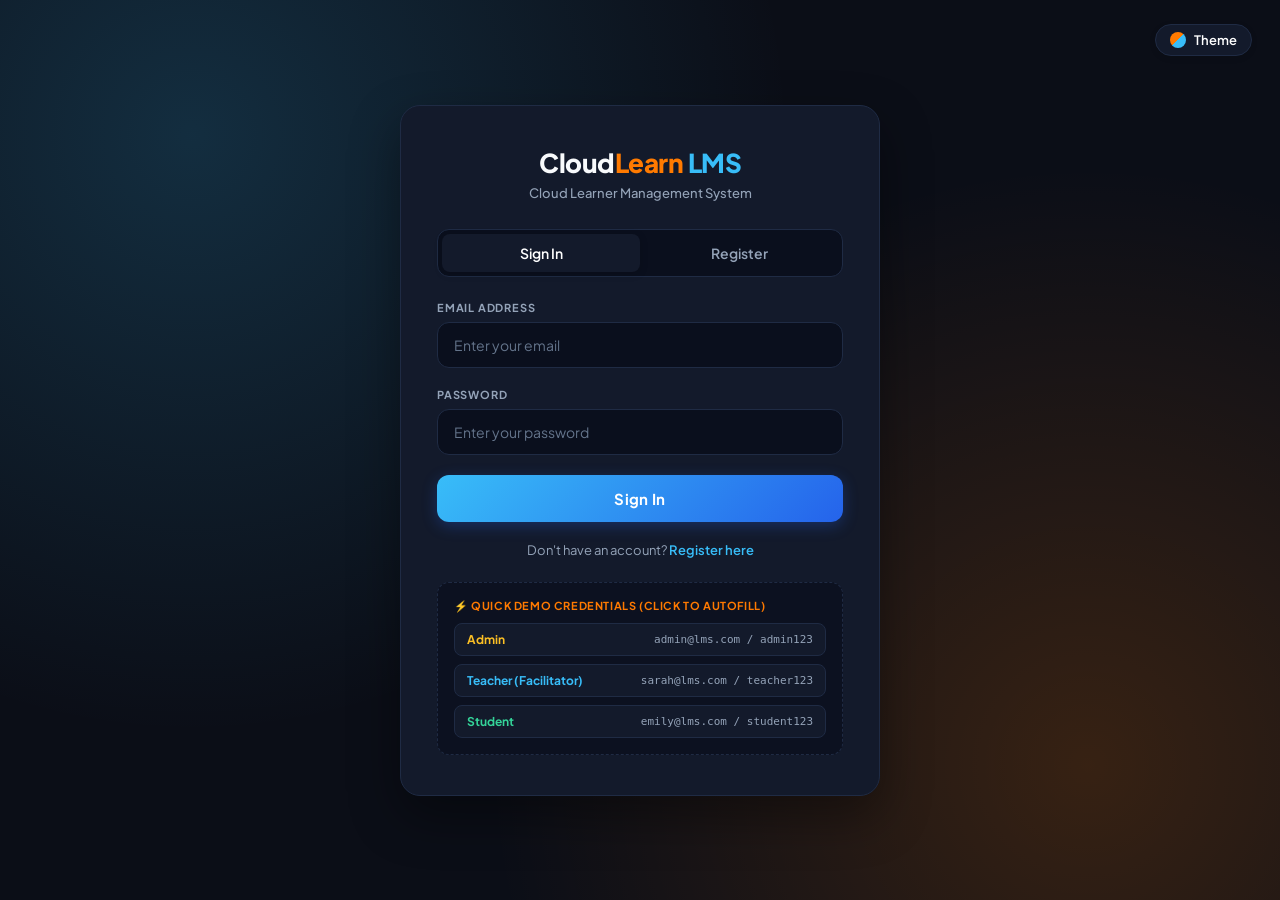
==== index.html @ 337aa4cb "Update project" ====
<!DOCTYPE html>
<html lang="en">
<head>
  <meta charset="UTF-8">
  <meta name="viewport" content="width=device-width, initial-scale=1.0">
  <title>CloudLearn LMS - Cloud Learner Management System</title>
  <link rel="stylesheet" href="css/style.css">
  <link rel="preconnect" href="https://fonts.googleapis.com">
  <link rel="preconnect" href="https://fonts.gstatic.com" crossorigin>
  <link href="https://fonts.googleapis.com/css2?family=Plus+Jakarta+Sans:wght@400;500;600;700;800&display=swap" rel="stylesheet">
</head>
<body data-theme="dark">

  <div class="auth-page">
    <!-- Top Right Theme Toggle -->
    <div class="auth-theme-toggle">
      <button class="theme-pill-btn" id="themeToggleBtn" type="button">
        <span class="theme-indicator-icon"></span>
        <span>Theme</span>
      </button>
    </div>

    <div class="auth-card">
      <div class="auth-header">
        <div class="brand-logo">
          <span>Cloud<span class="orange">Learn</span> <span class="blue">LMS</span></span>
        </div>
        <p class="brand-subtitle" id="authSubtitle">Cloud Learner Management System</p>
      </div>

      <!-- Auth Mode Switcher -->
      <div class="auth-tabs">
        <button class="auth-tab-btn active" id="tabSignIn" type="button">Sign In</button>
        <button class="auth-tab-btn" id="tabRegister" type="button">Register</button>
      </div>

      <!-- Sign In Form (Wireframe Image 4) -->
      <form id="signInForm">
        <div class="form-group">
          <label class="form-label" for="loginEmail">Email Address</label>
          <input type="email" id="loginEmail" class="form-input" placeholder="Enter your email" required autocomplete="email">
        </div>

        <div class="form-group">
          <label class="form-label" for="loginPassword">Password</label>
          <input type="password" id="loginPassword" class="form-input" placeholder="Enter your password" required autocomplete="current-password">
        </div>

        <button type="submit" class="btn-primary" id="btnSignIn">
          <span>Sign In</span>
        </button>

        <div class="auth-footer">
          Don't have an account? <a id="linkGoRegister">Register here</a>
        </div>

        <!-- Demo Credentials Helper Box -->
        <div class="demo-box">
          <h4>⚡ Quick Demo Credentials (Click to Autofill)</h4>
          <div class="demo-chips">
            <div class="demo-chip" onclick="quickFill('admin@lms.com', 'admin123')">
              <span class="demo-role" style="color: var(--badge-admin);">Admin</span>
              <span class="demo-creds">admin@lms.com / admin123</span>
            </div>
            <div class="demo-chip" onclick="quickFill('sarah@lms.com', 'teacher123')">
              <span class="demo-role" style="color: var(--blue-light);">Teacher (Facilitator)</span>
              <span class="demo-creds">sarah@lms.com / teacher123</span>
            </div>
            <div class="demo-chip" onclick="quickFill('emily@lms.com', 'student123')">
              <span class="demo-role" style="color: var(--badge-student);">Student</span>
              <span class="demo-creds">emily@lms.com / student123</span>
            </div>
          </div>
        </div>
      </form>

      <!-- Register Form (Wireframe Image 5) -->
      <form id="registerForm" style="display: none;">
        <div class="form-group">
          <label class="form-label" for="regName">Full Name</label>
          <input type="text" id="regName" class="form-input" placeholder="Enter your full name" required>
        </div>

        <div class="form-group">
          <label class="form-label" for="regEmail">Email Address</label>
          <input type="email" id="regEmail" class="form-input" placeholder="Enter your email" required>
        </div>

        <div class="form-group">
          <label class="form-label" for="regPassword">Password</label>
          <input type="password" id="regPassword" class="form-input" placeholder="Create a password" required autocomplete="new-password">
        </div>

        <div class="form-group">
          <label class="form-label" for="regConfirmPassword">Confirm Password</label>
          <input type="password" id="regConfirmPassword" class="form-input" placeholder="Confirm your password" required autocomplete="new-password">
        </div>

        <div class="form-group">
          <label class="form-label" for="regRole">Role</label>
          <select id="regRole" class="form-select" required>
            <option value="student">Student (Cloud Learner)</option>
            <option value="teacher">Facilitator (Teacher)</option>
          </select>
        </div>

        <button type="submit" class="btn-primary" id="btnRegister">
          <span>Create Account</span>
        </button>

        <div class="auth-footer">
          Already have an account? <a id="linkGoSignIn">Sign in</a>
        </div>
      </form>
    </div>
  </div>

  <script src="javascript/store.js"></script>
  <script src="javascript/app.js"></script>
  <script>
    // Quick credential filler
    function quickFill(email, pwd) {
      document.getElementById('loginEmail').value = email;
      document.getElementById('loginPassword').value = pwd;
      showToast('Credentials filled for ' + email, 'info');
    }

    // Tab toggle logic
    const tabSignIn = document.getElementById('tabSignIn');
    const tabRegister = document.getElementById('tabRegister');
    const signInForm = document.getElementById('signInForm');
    const registerForm = document.getElementById('registerForm');
    const linkGoRegister = document.getElementById('linkGoRegister');
    const linkGoSignIn = document.getElementById('linkGoSignIn');
    const authSubtitle = document.getElementById('authSubtitle');

    function setMode(mode) {
      if (mode === 'register') {
        tabSignIn.classList.remove('active');
        tabRegister.classList.add('active');
        signInForm.style.display = 'none';
        registerForm.style.display = 'block';
        authSubtitle.textContent = 'Create your cloud learner account';
      } else {
        tabRegister.classList.remove('active');
        tabSignIn.classList.add('active');
        registerForm.style.display = 'none';
        signInForm.style.display = 'block';
        authSubtitle.textContent = 'Cloud Learner Management System';
      }
    }

    tabSignIn.addEventListener('click', () => setMode('signin'));
    tabRegister.addEventListener('click', () => setMode('register'));
    linkGoRegister.addEventListener('click', () => setMode('register'));
    linkGoSignIn.addEventListener('click', () => setMode('signin'));

    // Handle Login
    signInForm.addEventListener('submit', (e) => {
      e.preventDefault();
      const email = document.getElementById('loginEmail').value.trim();
      const password = document.getElementById('loginPassword').value;

      const user = CloudStore.getUserByEmail(email);
      if (!user) {
        showToast('No user account found with that email address.', 'error');
        return;
      }

      if (user.password !== password) {
        showToast('Invalid password. Please verify your credentials.', 'error');
        return;
      }

      // Save session
      CloudStore.setCurrentUser(user);
      showToast(`Welcome back, ${user.name}! Redirecting...`, 'success');

      setTimeout(() => {
        if (user.role === 'admin') {
          window.location.href = 'pages/admin.html';
        } else if (user.role === 'teacher') {
          window.location.href = 'pages/facilitator.html';
        } else {
          window.location.href = 'pages/student.html';
        }
      }, 700);
    });

    // Handle Registration
    registerForm.addEventListener('submit', (e) => {
      e.preventDefault();
      const name = document.getElementById('regName').value.trim();
      const email = document.getElementById('regEmail').value.trim();
      const password = document.getElementById('regPassword').value;
      const confirmPassword = document.getElementById('regConfirmPassword').value;
      const role = document.getElementById('regRole').value;

      if (password !== confirmPassword) {
        showToast('Passwords do not match.', 'error');
        return;
      }

      if (CloudStore.getUserByEmail(email)) {
        showToast('An account with this email already exists.', 'error');
        return;
      }

      const newUser = CloudStore.addUser({
        name: name,
        email: email,
        password: password,
        role: role,
        cloudTrack: role === 'student' ? 'General Cloud Learner' : 'Cloud Architecture Facilitator'
      });

      CloudStore.setCurrentUser(newUser);
      showToast(`Account successfully created! Welcome, ${newUser.name}.`, 'success');

      setTimeout(() => {
        if (newUser.role === 'teacher') {
          window.location.href = 'pages/facilitator.html';
        } else {
          window.location.href = 'pages/student.html';
        }
      }, 800);
    });
  </script>
</body>
</html>
---- css/style.css ----
/* ==========================================================================
   CloudLearn LMS - Modern Design System
   Color Palette: Deep Slate / Crisp White, Touch of Orange (#FF7A00 / #F97316),
   and Light Blue (#38BDF8 / #0284C7).
   ========================================================================== */

@import url('https://fonts.googleapis.com/css2?family=Plus+Jakarta+Sans:wght@300;400;500;600;700;800&display=swap');

:root {
  /* Common Palette */
  --orange-primary: #FF7A00;
  --orange-hover: #EA6A00;
  --orange-light: rgba(255, 122, 0, 0.15);
  --orange-glow: rgba(255, 122, 0, 0.35);

  --blue-light: #38BDF8;
  --blue-hover: #0EA5E9;
  --blue-soft: rgba(56, 189, 248, 0.15);
  --blue-glow: rgba(56, 189, 248, 0.3);

  --success: #10B981;
  --success-light: rgba(16, 185, 129, 0.15);
  --warning: #F59E0B;
  --warning-light: rgba(245, 158, 11, 0.15);
  --danger: #EF4444;
  --danger-light: rgba(239, 68, 68, 0.15);

  --font-main: 'Plus Jakarta Sans', -apple-system, BlinkMacSystemFont, 'Segoe UI', Roboto, sans-serif;
  --radius-sm: 8px;
  --radius-md: 12px;
  --radius-lg: 16px;
  --radius-xl: 20px;
  --transition: all 0.25s cubic-bezier(0.16, 1, 0.3, 1);
  --shadow-subtle: 0 4px 20px -2px rgba(0, 0, 0, 0.25);
  --shadow-hover: 0 10px 30px -5px rgba(0, 0, 0, 0.4);
}

/* ==========================================================================
   Dark Theme (Default matching wireframe screenshots)
   ========================================================================== */
body[data-theme="dark"],
:root {
  --bg-app: #0B0E17;
  --bg-sidebar: #0D121F;
  --bg-card: #131A2B;
  --bg-card-hover: #182238;
  --bg-input: #0A0F1D;
  --bg-surface: #1E273D;
  --bg-modal: #131B2E;

  --border-color: #1F2B44;
  --border-light: #2A3B5C;
  --border-highlight: rgba(56, 189, 248, 0.35);

  --text-main: #FFFFFF;
  --text-muted: #94A3B8;
  --text-dim: #64748B;
  --text-heading: #F8FAFC;

  --nav-active-bg: #192338;
  --nav-active-border: var(--blue-light);
  --card-shadow: 0 8px 30px rgba(0, 0, 0, 0.35);
  --badge-admin: #FBBF24;
  --badge-admin-bg: rgba(251, 191, 36, 0.15);
  --badge-teacher: #38BDF8;
  --badge-teacher-bg: rgba(56, 189, 248, 0.15);
  --badge-student: #34D399;
  --badge-student-bg: rgba(52, 211, 153, 0.15);
}

/* ==========================================================================
   Light Theme
   ========================================================================== */
body[data-theme="light"] {
  --bg-app: #F4F6FB;
  --bg-sidebar: #FFFFFF;
  --bg-card: #FFFFFF;
  --bg-card-hover: #F8FAFC;
  --bg-input: #F1F5F9;
  --bg-surface: #E2E8F0;
  --bg-modal: #FFFFFF;

  --border-color: #E2E8F0;
  --border-light: #CBD5E1;
  --border-highlight: rgba(56, 189, 248, 0.5);

  --text-main: #0F172A;
  --text-muted: #475569;
  --text-dim: #94A3B8;
  --text-heading: #0F172A;

  --nav-active-bg: #EFF6FF;
  --nav-active-border: var(--orange-primary);
  --card-shadow: 0 10px 25px -5px rgba(15, 23, 42, 0.08);
  --badge-admin: #D97706;
  --badge-admin-bg: rgba(217, 119, 6, 0.12);
  --badge-teacher: #0284C7;
  --badge-teacher-bg: rgba(2, 132, 199, 0.12);
  --badge-student: #059669;
  --badge-student-bg: rgba(5, 150, 105, 0.12);
}

/* Base Styles */
* {
  box-sizing: border-box;
  margin: 0;
  padding: 0;
  font-family: var(--font-main);
}

body {
  background-color: var(--bg-app);
  color: var(--text-main);
  min-height: 100vh;
  transition: background-color var(--transition), color var(--transition);
  overflow-x: hidden;
}

a {
  color: inherit;
  text-decoration: none;
}

button {
  font-family: inherit;
  cursor: pointer;
  border: none;
  background: none;
  transition: var(--transition);
}

input,
select,
textarea {
  font-family: inherit;
  outline: none;
}

/* ==========================================================================
   Auth / Login & Register Layout (Images 4 & 5)
   ========================================================================== */
.auth-page {
  min-height: 100vh;
  display: flex;
  flex-direction: column;
  align-items: center;
  justify-content: center;
  background: radial-gradient(circle at 15% 15%, rgba(56, 189, 248, 0.18), transparent 45%),
    radial-gradient(circle at 85% 85%, rgba(255, 122, 0, 0.18), transparent 45%),
    var(--bg-app);
  padding: 24px;
  position: relative;
}

.auth-theme-toggle {
  position: absolute;
  top: 24px;
  right: 28px;
}

.auth-card {
  width: 100%;
  max-width: 480px;
  background: var(--bg-card);
  border: 1px solid var(--border-color);
  border-radius: var(--radius-xl);
  padding: 40px 36px;
  box-shadow: 0 20px 50px rgba(0, 0, 0, 0.4);
  position: relative;
  backdrop-filter: blur(12px);
  animation: fadeIn 0.4s ease-out;
}

.auth-header {
  text-align: center;
  margin-bottom: 28px;
}

.brand-logo {
  display: inline-flex;
  align-items: center;
  gap: 10px;
  font-size: 26px;
  font-weight: 800;
  letter-spacing: -0.5px;
  color: var(--text-heading);
}

.brand-logo .orange {
  color: var(--orange-primary);
}

.brand-logo .blue {
  color: var(--blue-light);
}

.brand-subtitle {
  font-size: 13px;
  color: var(--text-muted);
  margin-top: 6px;
  font-weight: 500;
}

.auth-tabs {
  display: flex;
  background: var(--bg-input);
  padding: 4px;
  border-radius: var(--radius-md);
  margin-bottom: 24px;
  border: 1px solid var(--border-color);
}

.auth-tab-btn {
  flex: 1;
  padding: 10px;
  font-size: 14px;
  font-weight: 600;
  color: var(--text-muted);
  border-radius: var(--radius-sm);
  text-align: center;
  transition: var(--transition);
}

.auth-tab-btn.active {
  background: var(--bg-card);
  color: var(--text-main);
  box-shadow: 0 2px 8px rgba(0, 0, 0, 0.15);
}

.form-group {
  margin-bottom: 20px;
}

.form-label {
  display: block;
  font-size: 11px;
  font-weight: 700;
  text-transform: uppercase;
  letter-spacing: 0.8px;
  color: var(--text-muted);
  margin-bottom: 8px;
}

.form-input,
.form-select,
.form-textarea {
  width: 100%;
  padding: 13px 16px;
  background: var(--bg-input);
  border: 1px solid var(--border-color);
  border-radius: var(--radius-md);
  color: var(--text-main);
  font-size: 14px;
  transition: var(--transition);
}

.form-input:focus,
.form-select:focus,
.form-textarea:focus {
  border-color: var(--blue-light);
  box-shadow: 0 0 0 3px var(--blue-soft);
}

.form-input::placeholder {
  color: var(--text-dim);
}

.form-select option {
  background: var(--bg-card);
  color: var(--text-main);
}

.btn-primary {
  width: 100%;
  padding: 14px 20px;
  background: linear-gradient(135deg, var(--blue-light) 0%, #2563EB 100%);
  color: #FFFFFF;
  border-radius: var(--radius-md);
  font-size: 15px;
  font-weight: 700;
  letter-spacing: 0.3px;
  box-shadow: 0 4px 15px rgba(37, 99, 235, 0.3);
  display: inline-flex;
  align-items: center;
  justify-content: center;
  gap: 8px;
}

.btn-primary:hover {
  filter: brightness(1.1);
  transform: translateY(-1px);
  box-shadow: 0 6px 20px rgba(37, 99, 235, 0.4);
}

.btn-orange {
  background: linear-gradient(135deg, var(--orange-primary) 0%, #EA580C 100%);
  box-shadow: 0 4px 15px var(--orange-glow);
  color: #FFFFFF;
}

.btn-orange:hover {
  filter: brightness(1.1);
  transform: translateY(-1px);
  box-shadow: 0 6px 20px var(--orange-glow);
}

.btn-secondary {
  background: var(--bg-surface);
  color: var(--text-main);
  border: 1px solid var(--border-color);
  padding: 10px 18px;
  border-radius: var(--radius-md);
  font-size: 13px;
  font-weight: 600;
  display: inline-flex;
  align-items: center;
  gap: 8px;
}

.btn-secondary:hover {
  background: var(--bg-card-hover);
  border-color: var(--border-light);
}

.auth-footer {
  text-align: center;
  margin-top: 20px;
  font-size: 13px;
  color: var(--text-muted);
}

.auth-footer a {
  color: var(--blue-light);
  font-weight: 600;
  cursor: pointer;
}

.auth-footer a:hover {
  text-decoration: underline;
  color: var(--orange-primary);
}

/* Demo Credentials Box */
.demo-box {
  margin-top: 24px;
  padding: 16px;
  background: rgba(10, 15, 29, 0.7);
  border: 1px dashed var(--border-color);
  border-radius: var(--radius-md);
  font-size: 12px;
}

.demo-box h4 {
  font-size: 11px;
  text-transform: uppercase;
  letter-spacing: 0.6px;
  color: var(--orange-primary);
  margin-bottom: 10px;
  display: flex;
  align-items: center;
  gap: 6px;
}

.demo-chips {
  display: flex;
  flex-direction: column;
  gap: 8px;
}

.demo-chip {
  display: flex;
  justify-content: space-between;
  align-items: center;
  background: var(--bg-card);
  padding: 8px 12px;
  border-radius: var(--radius-sm);
  border: 1px solid var(--border-color);
  cursor: pointer;
  transition: var(--transition);
}

.demo-chip:hover {
  border-color: var(--blue-light);
  transform: translateX(3px);
}

.demo-role {
  font-weight: 700;
  color: var(--text-heading);
}

.demo-creds {
  font-family: monospace;
  color: var(--text-muted);
  font-size: 11px;
}

/* ==========================================================================
   Portal Layout (App Shell: Sidebar + Main Content)
   ========================================================================== */
.app-container {
  display: flex;
  min-height: 100vh;
  width: 100%;
}

/* Sidebar */
.sidebar {
  width: 250px;
  background: var(--bg-sidebar);
  border-right: 1px solid var(--border-color);
  display: flex;
  flex-direction: column;
  flex-shrink: 0;
  position: sticky;
  top: 0;
  height: 100vh;
  z-index: 50;
  transition: var(--transition);
}

.sidebar-header {
  padding: 24px 20px 20px;
}

.sidebar-logo {
  display: flex;
  align-items: center;
  gap: 10px;
  font-size: 20px;
  font-weight: 800;
  letter-spacing: -0.3px;
  color: var(--text-heading);
}

.role-pill {
  display: inline-block;
  margin-top: 10px;
  padding: 4px 10px;
  border-radius: 20px;
  font-size: 10px;
  font-weight: 800;
  letter-spacing: 0.8px;
  text-transform: uppercase;
}

.role-pill.admin {
  background: var(--badge-admin-bg);
  color: var(--badge-admin);
  border: 1px solid rgba(251, 191, 36, 0.3);
}

.role-pill.facilitator,
.role-pill.teacher {
  background: var(--badge-teacher-bg);
  color: var(--badge-teacher);
  border: 1px solid rgba(56, 189, 248, 0.3);
}

.role-pill.student {
  background: var(--badge-student-bg);
  color: var(--badge-student);
  border: 1px solid rgba(52, 211, 153, 0.3);
}

.sidebar-nav {
  padding: 12px 14px;
  display: flex;
  flex-direction: column;
  gap: 6px;
  flex-grow: 1;
  overflow-y: auto;
}

.nav-link {
  display: flex;
  align-items: center;
  gap: 14px;
  padding: 12px 16px;
  border-radius: var(--radius-md);
  font-size: 14px;
  font-weight: 600;
  color: var(--text-muted);
  transition: var(--transition);
  position: relative;
  cursor: pointer;
}

.nav-link:hover {
  background: var(--bg-card-hover);
  color: var(--text-main);
}

.nav-link.active {
  background: var(--nav-active-bg);
  color: #FFFFFF;
  border: 1px solid var(--border-color);
}

body[data-theme="light"] .nav-link.active {
  color: var(--orange-primary);
  font-weight: 700;
}

.nav-link.active::before {
  content: '';
  position: absolute;
  left: 0;
  top: 15%;
  height: 70%;
  width: 4px;
  border-radius: 0 4px 4px 0;
  background: var(--blue-light);
  box-shadow: 0 0 10px var(--blue-light);
}

body[data-theme="light"] .nav-link.active::before {
  background: var(--orange-primary);
  box-shadow: 0 0 8px var(--orange-primary);
}

.nav-icon {
  width: 20px;
  height: 20px;
  display: flex;
  align-items: center;
  justify-content: center;
  font-size: 16px;
  flex-shrink: 0;
}

.nav-badge {
  margin-left: auto;
  padding: 2px 7px;
  border-radius: 10px;
  font-size: 11px;
  font-weight: 700;
  background: var(--orange-primary);
  color: #FFFFFF;
}

.sidebar-footer {
  padding: 16px 14px;
  border-top: 1px solid var(--border-color);
}

.signout-btn {
  display: flex;
  align-items: center;
  gap: 12px;
  width: 100%;
  padding: 12px 16px;
  border-radius: var(--radius-md);
  font-size: 14px;
  font-weight: 600;
  color: #F87171;
  transition: var(--transition);
}

.signout-btn:hover {
  background: rgba(239, 68, 68, 0.12);
  color: #EF4444;
}

/* ==========================================================================
   Main Content Area
   ========================================================================== */
.main-wrapper {
  flex: 1;
  display: flex;
  flex-direction: column;
  min-width: 0;
  background: var(--bg-app);
}

/* Header */
.top-header {
  height: 74px;
  padding: 0 32px;
  display: flex;
  align-items: center;
  justify-content: space-between;
  border-bottom: 1px solid var(--border-color);
  background: var(--bg-sidebar);
  position: sticky;
  top: 0;
  z-index: 40;
}

.page-title {
  font-size: 22px;
  font-weight: 800;
  color: var(--text-heading);
  letter-spacing: -0.3px;
}

.header-actions {
  display: flex;
  align-items: center;
  gap: 18px;
}

/* Theme Button Pill (from Image 1/2/3/4) */
.theme-pill-btn {
  display: inline-flex;
  align-items: center;
  gap: 8px;
  background: var(--bg-card);
  border: 1px solid var(--border-color);
  padding: 7px 14px;
  border-radius: 30px;
  font-size: 13px;
  font-weight: 600;
  color: var(--text-main);
  box-shadow: 0 2px 6px rgba(0, 0, 0, 0.1);
  transition: var(--transition);
}

.theme-pill-btn:hover {
  border-color: var(--blue-light);
  transform: translateY(-1px);
}

.theme-indicator-icon {
  width: 16px;
  height: 16px;
  border-radius: 50%;
  background: linear-gradient(135deg, var(--orange-primary) 50%, var(--blue-light) 50%);
  display: inline-block;
}

/* User Profile Badge */
.user-profile-badge {
  display: flex;
  align-items: center;
  gap: 12px;
}

.user-name-text {
  font-size: 14px;
  font-weight: 600;
  color: var(--text-heading);
}

.user-avatar-circle {
  width: 38px;
  height: 38px;
  border-radius: 50%;
  background: linear-gradient(135deg, #2563EB 0%, var(--blue-light) 100%);
  color: #FFFFFF;
  display: flex;
  align-items: center;
  justify-content: center;
  font-weight: 700;
  font-size: 13px;
  letter-spacing: 0.5px;
  border: 2px solid var(--border-color);
  box-shadow: 0 2px 8px rgba(37, 99, 235, 0.25);
}

/* Content Container */
.content-body {
  padding: 32px;
  flex: 1;
  display: flex;
  flex-direction: column;
  gap: 28px;
  max-width: 1440px;
  width: 100%;
  margin: 0 auto;
}

/* Section Tabs Handling */
.app-section {
  display: none;
  animation: fadeIn 0.25s ease-out;
}

.app-section.active {
  display: block;
}

/* ==========================================================================
   Metrics / Stats Cards Grid (Matching Images 1, 2, 3)
   ========================================================================== */
.stats-grid {
  display: grid;
  grid-template-columns: repeat(auto-fit, minmax(220px, 1fr));
  gap: 20px;
}

.stat-card {
  background: var(--bg-card);
  border: 1px solid var(--border-color);
  border-radius: var(--radius-lg);
  padding: 24px;
  display: flex;
  flex-direction: column;
  justify-content: space-between;
  box-shadow: var(--card-shadow);
  transition: var(--transition);
  position: relative;
  overflow: hidden;
}

.stat-card::before {
  content: '';
  position: absolute;
  top: 0;
  left: 0;
  width: 100%;
  height: 3px;
  background: transparent;
  transition: var(--transition);
}

.stat-card:hover {
  transform: translateY(-3px);
  border-color: var(--border-light);
  box-shadow: var(--shadow-hover);
}

.stat-card:hover::before {
  background: linear-gradient(90deg, var(--orange-primary), var(--blue-light));
}

.stat-icon-wrap {
  width: 44px;
  height: 44px;
  border-radius: var(--radius-md);
  display: flex;
  align-items: center;
  justify-content: center;
  font-size: 20px;
  margin-bottom: 20px;
  background: var(--bg-surface);
  border: 1px solid var(--border-color);
}

.stat-icon-wrap.users {
  color: #818CF8;
  background: rgba(129, 140, 248, 0.12);
}

.stat-icon-wrap.courses {
  color: var(--orange-primary);
  background: var(--orange-light);
}

.stat-icon-wrap.students {
  color: var(--blue-light);
  background: var(--blue-soft);
}

.stat-icon-wrap.teachers {
  color: #F59E0B;
  background: rgba(245, 158, 11, 0.12);
}

.stat-icon-wrap.workbooks {
  color: #10B981;
  background: var(--success-light);
}

.stat-value {
  font-size: 34px;
  font-weight: 800;
  color: var(--text-heading);
  line-height: 1;
  margin-bottom: 8px;
}

.stat-label {
  font-size: 11px;
  font-weight: 700;
  text-transform: uppercase;
  letter-spacing: 0.9px;
  color: var(--text-muted);
}

/* ==========================================================================
   Quick Actions Row (Facilitator wireframe Image 2)
   ========================================================================== */
.quick-actions-grid {
  display: grid;
  grid-template-columns: repeat(auto-fit, minmax(260px, 1fr));
  gap: 20px;
  margin-top: 24px;
}

.action-card {
  background: var(--bg-card);
  border: 1px solid var(--border-color);
  border-radius: var(--radius-lg);
  padding: 28px 24px;
  text-align: center;
  cursor: pointer;
  transition: var(--transition);
  box-shadow: var(--card-shadow);
  display: flex;
  flex-direction: column;
  align-items: center;
  gap: 12px;
}

.action-card:hover {
  border-color: var(--blue-light);
  transform: translateY(-3px);
  background: var(--bg-card-hover);
}

.action-icon {
  font-size: 30px;
}

.action-card h3 {
  font-size: 16px;
  font-weight: 700;
  color: var(--text-heading);
}

.action-card p {
  font-size: 13px;
  color: var(--text-muted);
}

/* ==========================================================================
   Panels, Tables, and Content Boxes
   ========================================================================== */
.content-panel {
  background: var(--bg-card);
  border: 1px solid var(--border-color);
  border-radius: var(--radius-lg);
  padding: 26px;
  box-shadow: var(--card-shadow);
}

.panel-header {
  display: flex;
  align-items: center;
  justify-content: space-between;
  margin-bottom: 22px;
  flex-wrap: wrap;
  gap: 14px;
}

.panel-title {
  font-size: 18px;
  font-weight: 700;
  color: var(--text-heading);
  display: flex;
  align-items: center;
  gap: 10px;
}

.panel-title .highlight-dot {
  width: 8px;
  height: 8px;
  border-radius: 50%;
  background: var(--orange-primary);
  display: inline-block;
}

.panel-subtitle {
  font-size: 13px;
  color: var(--text-muted);
  margin-top: 4px;
}

.panel-controls {
  display: flex;
  align-items: center;
  gap: 12px;
  flex-wrap: wrap;
}

.search-bar {
  position: relative;
  min-width: 240px;
}

.search-bar input {
  width: 100%;
  padding: 9px 14px 9px 36px;
  background: var(--bg-input);
  border: 1px solid var(--border-color);
  border-radius: var(--radius-md);
  color: var(--text-main);
  font-size: 13px;
  transition: var(--transition);
}

.search-bar input:focus {
  border-color: var(--blue-light);
}

.search-bar .search-icon {
  position: absolute;
  left: 12px;
  top: 50%;
  transform: translateY(-50%);
  color: var(--text-dim);
  font-size: 14px;
}

/* Data Tables */
.table-responsive {
  width: 100%;
  overflow-x: auto;
}

.custom-table {
  width: 100%;
  border-collapse: collapse;
  text-align: left;
}

.custom-table th {
  padding: 13px 16px;
  font-size: 11px;
  font-weight: 700;
  text-transform: uppercase;
  letter-spacing: 0.8px;
  color: var(--text-muted);
  background: var(--bg-input);
  border-bottom: 1px solid var(--border-color);
}

.custom-table td {
  padding: 16px;
  font-size: 13.5px;
  color: var(--text-main);
  border-bottom: 1px solid var(--border-color);
  vertical-align: middle;
}

.custom-table tbody tr {
  transition: var(--transition);
}

.custom-table tbody tr:hover {
  background: var(--bg-card-hover);
}

/* Badges */
.badge {
  display: inline-flex;
  align-items: center;
  gap: 6px;
  padding: 4px 10px;
  border-radius: 20px;
  font-size: 11px;
  font-weight: 700;
  letter-spacing: 0.3px;
}

.badge-pending {
  background: var(--warning-light);
  color: var(--warning);
  border: 1px solid rgba(245, 158, 11, 0.3);
}

.badge-approved {
  background: var(--success-light);
  color: var(--success);
  border: 1px solid rgba(16, 185, 129, 0.3);
}

.badge-rejected {
  background: var(--danger-light);
  color: var(--danger);
  border: 1px solid rgba(239, 68, 68, 0.3);
}

.badge-orange {
  background: var(--orange-light);
  color: var(--orange-primary);
  border: 1px solid rgba(255, 122, 0, 0.3);
}

.badge-blue {
  background: var(--blue-soft);
  color: var(--blue-light);
  border: 1px solid rgba(56, 189, 248, 0.3);
}

/* Action Buttons */
.btn-sm {
  padding: 6px 12px;
  font-size: 12px;
  font-weight: 600;
  border-radius: var(--radius-sm);
  display: inline-flex;
  align-items: center;
  gap: 6px;
}

.btn-approve {
  background: rgba(16, 185, 129, 0.15);
  color: #10B981;
  border: 1px solid rgba(16, 185, 129, 0.3);
}

.btn-approve:hover {
  background: #10B981;
  color: #FFFFFF;
}

.btn-reject {
  background: rgba(239, 68, 68, 0.15);
  color: #EF4444;
  border: 1px solid rgba(239, 68, 68, 0.3);
}

.btn-reject:hover {
  background: #EF4444;
  color: #FFFFFF;
}

.btn-danger-outline {
  background: transparent;
  color: #EF4444;
  border: 1px solid rgba(239, 68, 68, 0.3);
}

.btn-danger-outline:hover {
  background: rgba(239, 68, 68, 0.15);
}

/* Course & Material Cards Grid */
.cards-grid {
  display: grid;
  grid-template-columns: repeat(auto-fill, minmax(320px, 1fr));
  gap: 20px;
}

.course-card {
  background: var(--bg-card);
  border: 1px solid var(--border-color);
  border-radius: var(--radius-lg);
  padding: 24px;
  display: flex;
  flex-direction: column;
  justify-content: space-between;
  transition: var(--transition);
  position: relative;
}

.course-card:hover {
  border-color: var(--blue-light);
  transform: translateY(-3px);
  box-shadow: var(--shadow-hover);
}

.course-track-chip {
  position: absolute;
  top: 18px;
  right: 18px;
}

.course-card-body {
  margin-top: 12px;
  margin-bottom: 20px;
}

.course-code {
  font-size: 11px;
  font-weight: 800;
  text-transform: uppercase;
  color: var(--blue-light);
  letter-spacing: 0.8px;
  margin-bottom: 6px;
}

.course-title {
  font-size: 17px;
  font-weight: 700;
  color: var(--text-heading);
  line-height: 1.35;
  margin-bottom: 8px;
}

.course-desc {
  font-size: 13px;
  color: var(--text-muted);
  line-height: 1.5;
  display: -webkit-box;
  -webkit-line-clamp: 2;
  -webkit-box-orient: vertical;
  overflow: hidden;
}

.course-meta {
  display: flex;
  align-items: center;
  justify-content: space-between;
  font-size: 12px;
  color: var(--text-dim);
  padding-top: 14px;
  border-top: 1px solid var(--border-color);
}

/* ==========================================================================
   Password Change Permission Banner & Forms
   ========================================================================== */
.permission-box {
  background: var(--bg-input);
  border: 1px solid var(--border-color);
  border-radius: var(--radius-md);
  padding: 24px;
  margin-bottom: 28px;
  display: flex;
  align-items: center;
  justify-content: space-between;
  gap: 20px;
}

.permission-info {
  display: flex;
  align-items: flex-start;
  gap: 16px;
}

.permission-icon {
  font-size: 28px;
  color: var(--orange-primary);
  line-height: 1;
}

.permission-title {
  font-size: 15px;
  font-weight: 700;
  color: var(--text-heading);
  margin-bottom: 4px;
}

.permission-desc {
  font-size: 13px;
  color: var(--text-muted);
  line-height: 1.4;
}

.status-badge-container {
  display: flex;
  align-items: center;
  gap: 12px;
  flex-shrink: 0;
}

/* Modals */
.modal-overlay {
  position: fixed;
  inset: 0;
  background: rgba(0, 0, 0, 0.7);
  backdrop-filter: blur(5px);
  display: flex;
  align-items: center;
  justify-content: center;
  z-index: 100;
  opacity: 0;
  pointer-events: none;
  transition: opacity 0.2s ease-out;
  padding: 20px;
}

.modal-overlay.open {
  opacity: 1;
  pointer-events: auto;
}

.modal-box {
  background: var(--bg-modal);
  border: 1px solid var(--border-color);
  border-radius: var(--radius-xl);
  padding: 32px;
  width: 100%;
  max-width: 540px;
  box-shadow: 0 25px 60px rgba(0, 0, 0, 0.5);
  transform: translateY(20px) scale(0.98);
  transition: transform 0.25s cubic-bezier(0.16, 1, 0.3, 1);
  position: relative;
}

.modal-overlay.open .modal-box {
  transform: translateY(0) scale(1);
}

.modal-close-btn {
  position: absolute;
  top: 20px;
  right: 20px;
  font-size: 22px;
  color: var(--text-dim);
  padding: 4px;
  line-height: 1;
}

.modal-close-btn:hover {
  color: var(--text-heading);
}

.modal-title {
  font-size: 20px;
  font-weight: 800;
  color: var(--text-heading);
  margin-bottom: 8px;
}

.modal-subtitle {
  font-size: 13px;
  color: var(--text-muted);
  margin-bottom: 24px;
}

/* Toast Notification */
.toast-container {
  position: fixed;
  bottom: 24px;
  right: 24px;
  display: flex;
  flex-direction: column;
  gap: 10px;
  z-index: 999;
}

.toast {
  background: var(--bg-card);
  border: 1px solid var(--border-color);
  color: var(--text-heading);
  padding: 14px 20px;
  border-radius: var(--radius-md);
  font-size: 14px;
  font-weight: 600;
  display: flex;
  align-items: center;
  gap: 12px;
  box-shadow: 0 10px 30px rgba(0, 0, 0, 0.4);
  animation: slideInUp 0.3s ease-out;
  border-left: 4px solid var(--blue-light);
}

.toast.success {
  border-left-color: var(--success);
}

.toast.error {
  border-left-color: var(--danger);
}

.toast.warning {
  border-left-color: var(--orange-primary);
}

/* Footer */
.app-footer {
  padding: 20px 32px;
  border-top: 1px solid var(--border-color);
  font-size: 12px;
  color: var(--text-dim);
  text-align: center;
  background: var(--bg-sidebar);
}

/* Animations */
@keyframes fadeIn {
  from {
    opacity: 0;
    transform: translateY(6px);
  }

  to {
    opacity: 1;
    transform: translateY(0);
  }
}

@keyframes slideInUp {
  from {
    opacity: 0;
    transform: translateY(20px);
  }

  to {
    opacity: 1;
    transform: translateY(0);
  }
}

/* Responsive adjustments */
@media (max-width: 900px) {
  .app-container {
    flex-direction: column;
  }

  .sidebar {
    width: 100%;
    height: auto;
    position: static;
    border-right: none;
    border-bottom: 1px solid var(--border-color);
  }

  .sidebar-nav {
    flex-direction: row;
    flex-wrap: wrap;
  }

  .top-header {
    padding: 0 20px;
  }

  .content-body {
    padding: 20px;
  }

  .stats-grid {
    grid-template-columns: repeat(2, 1fr);
  }
}

@media (max-width: 600px) {
  .stats-grid {
    grid-template-columns: 1fr;
  }

  .permission-box {
    flex-direction: column;
    align-items: stretch;
  }
}
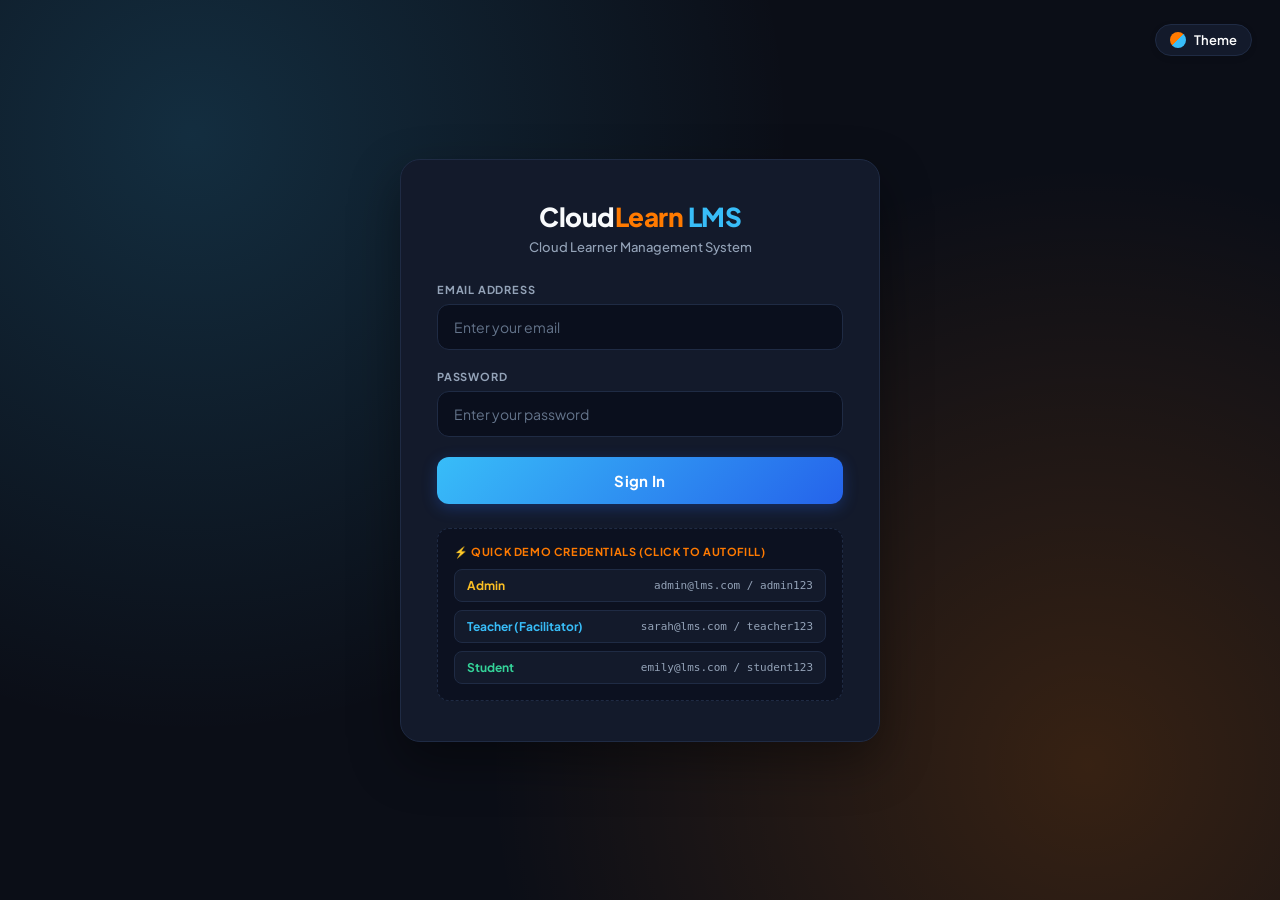
==== commit 05b3f828: "1. Updated Index to remove register page 2.Change project to accept multiple user viewing when poste" ====
--- a/index.html
+++ b/index.html
@@ -28,13 +28,7 @@
         <p class="brand-subtitle" id="authSubtitle">Cloud Learner Management System</p>
       </div>
 
-      <!-- Auth Mode Switcher -->
-      <div class="auth-tabs">
-        <button class="auth-tab-btn active" id="tabSignIn" type="button">Sign In</button>
-        <button class="auth-tab-btn" id="tabRegister" type="button">Register</button>
-      </div>
-
-      <!-- Sign In Form (Wireframe Image 4) -->
+      <!-- Sign In Form -->
       <form id="signInForm">
         <div class="form-group">
           <label class="form-label" for="loginEmail">Email Address</label>
@@ -50,12 +44,8 @@
           <span>Sign In</span>
         </button>
 
-        <div class="auth-footer">
-          Don't have an account? <a id="linkGoRegister">Register here</a>
-        </div>
-
         <!-- Demo Credentials Helper Box -->
-        <div class="demo-box">
+        <div class="demo-box" style="margin-top: 24px;">
           <h4>⚡ Quick Demo Credentials (Click to Autofill)</h4>
           <div class="demo-chips">
             <div class="demo-chip" onclick="quickFill('admin@lms.com', 'admin123')">
@@ -73,45 +63,6 @@
           </div>
         </div>
       </form>
-
-      <!-- Register Form (Wireframe Image 5) -->
-      <form id="registerForm" style="display: none;">
-        <div class="form-group">
-          <label class="form-label" for="regName">Full Name</label>
-          <input type="text" id="regName" class="form-input" placeholder="Enter your full name" required>
-        </div>
-
-        <div class="form-group">
-          <label class="form-label" for="regEmail">Email Address</label>
-          <input type="email" id="regEmail" class="form-input" placeholder="Enter your email" required>
-        </div>
-
-        <div class="form-group">
-          <label class="form-label" for="regPassword">Password</label>
-          <input type="password" id="regPassword" class="form-input" placeholder="Create a password" required autocomplete="new-password">
-        </div>
-
-        <div class="form-group">
-          <label class="form-label" for="regConfirmPassword">Confirm Password</label>
-          <input type="password" id="regConfirmPassword" class="form-input" placeholder="Confirm your password" required autocomplete="new-password">
-        </div>
-
-        <div class="form-group">
-          <label class="form-label" for="regRole">Role</label>
-          <select id="regRole" class="form-select" required>
-            <option value="student">Student (Cloud Learner)</option>
-            <option value="teacher">Facilitator (Teacher)</option>
-          </select>
-        </div>
-
-        <button type="submit" class="btn-primary" id="btnRegister">
-          <span>Create Account</span>
-        </button>
-
-        <div class="auth-footer">
-          Already have an account? <a id="linkGoSignIn">Sign in</a>
-        </div>
-      </form>
     </div>
   </div>
 
@@ -125,35 +76,7 @@
       showToast('Credentials filled for ' + email, 'info');
     }
 
-    // Tab toggle logic
-    const tabSignIn = document.getElementById('tabSignIn');
-    const tabRegister = document.getElementById('tabRegister');
     const signInForm = document.getElementById('signInForm');
-    const registerForm = document.getElementById('registerForm');
-    const linkGoRegister = document.getElementById('linkGoRegister');
-    const linkGoSignIn = document.getElementById('linkGoSignIn');
-    const authSubtitle = document.getElementById('authSubtitle');
-
-    function setMode(mode) {
-      if (mode === 'register') {
-        tabSignIn.classList.remove('active');
-        tabRegister.classList.add('active');
-        signInForm.style.display = 'none';
-        registerForm.style.display = 'block';
-        authSubtitle.textContent = 'Create your cloud learner account';
-      } else {
-        tabRegister.classList.remove('active');
-        tabSignIn.classList.add('active');
-        registerForm.style.display = 'none';
-        signInForm.style.display = 'block';
-        authSubtitle.textContent = 'Cloud Learner Management System';
-      }
-    }
-
-    tabSignIn.addEventListener('click', () => setMode('signin'));
-    tabRegister.addEventListener('click', () => setMode('register'));
-    linkGoRegister.addEventListener('click', () => setMode('register'));
-    linkGoSignIn.addEventListener('click', () => setMode('signin'));
 
     // Handle Login
     signInForm.addEventListener('submit', (e) => {
@@ -186,45 +109,6 @@
         }
       }, 700);
     });
-
-    // Handle Registration
-    registerForm.addEventListener('submit', (e) => {
-      e.preventDefault();
-      const name = document.getElementById('regName').value.trim();
-      const email = document.getElementById('regEmail').value.trim();
-      const password = document.getElementById('regPassword').value;
-      const confirmPassword = document.getElementById('regConfirmPassword').value;
-      const role = document.getElementById('regRole').value;
-
-      if (password !== confirmPassword) {
-        showToast('Passwords do not match.', 'error');
-        return;
-      }
-
-      if (CloudStore.getUserByEmail(email)) {
-        showToast('An account with this email already exists.', 'error');
-        return;
-      }
-
-      const newUser = CloudStore.addUser({
-        name: name,
-        email: email,
-        password: password,
-        role: role,
-        cloudTrack: role === 'student' ? 'General Cloud Learner' : 'Cloud Architecture Facilitator'
-      });
-
-      CloudStore.setCurrentUser(newUser);
-      showToast(`Account successfully created! Welcome, ${newUser.name}.`, 'success');
-
-      setTimeout(() => {
-        if (newUser.role === 'teacher') {
-          window.location.href = 'pages/facilitator.html';
-        } else {
-          window.location.href = 'pages/student.html';
-        }
-      }, 800);
-    });
   </script>
 </body>
 </html>
--- a/css/style.css
+++ b/css/style.css
@@ -265,6 +265,29 @@
   color: var(--text-dim);
 }
 
+.form-input[type="file"] {
+  padding: 8px 12px;
+  cursor: pointer;
+}
+
+.form-input[type="file"]::file-selector-button {
+  background: var(--blue-soft);
+  color: var(--blue-light);
+  border: 1px solid rgba(56, 189, 248, 0.4);
+  padding: 6px 14px;
+  border-radius: var(--radius-sm);
+  margin-right: 12px;
+  cursor: pointer;
+  font-weight: 600;
+  font-size: 12px;
+  transition: var(--transition);
+}
+
+.form-input[type="file"]::file-selector-button:hover {
+  background: var(--blue-light);
+  color: #0B0E17;
+}
+
 .form-select option {
   background: var(--bg-card);
   color: var(--text-main);
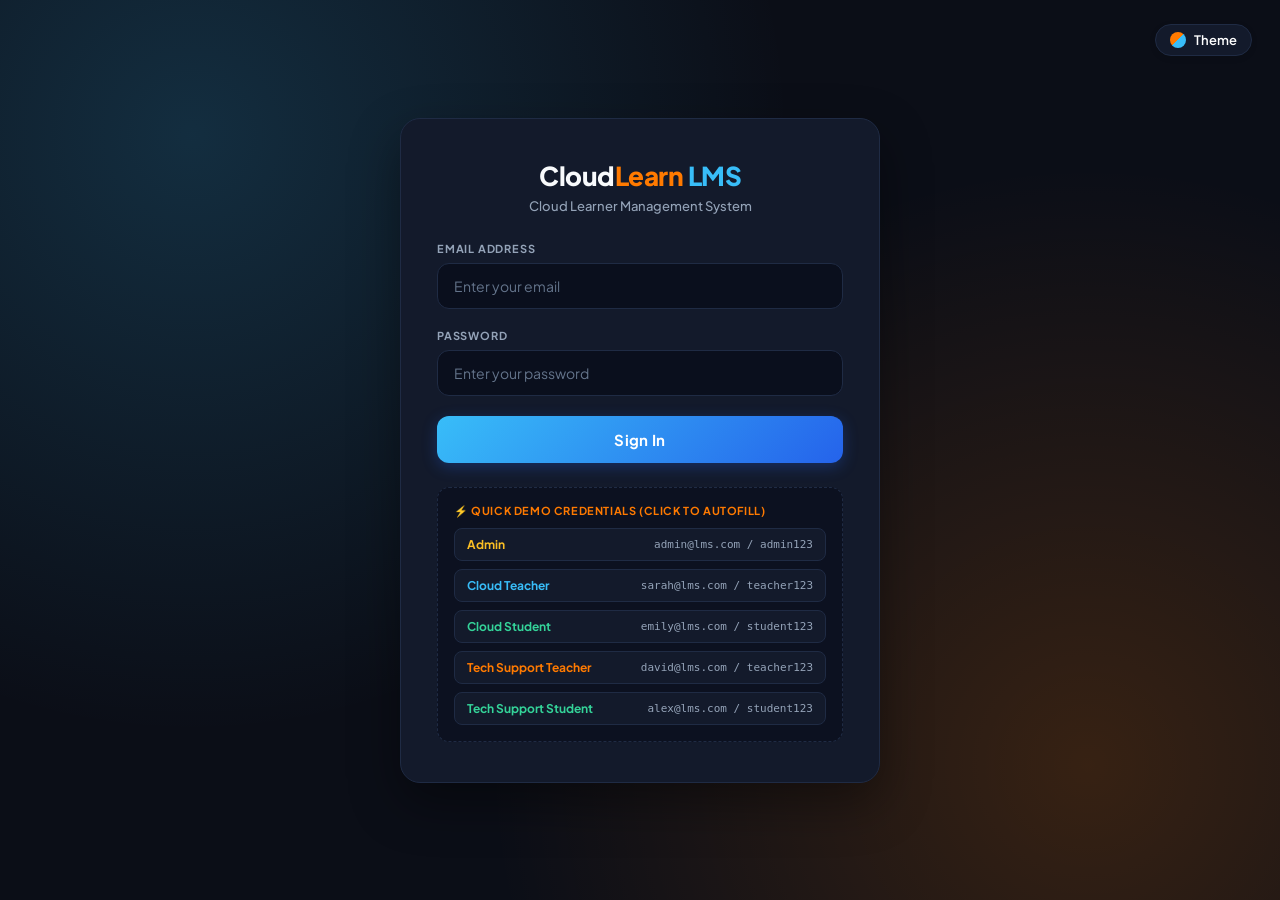
==== commit fd4a2c4c: "Updated the whole website to work seemlessly when it comes to uploaded documents and adding differen" ====
--- a/index.html
+++ b/index.html
@@ -53,12 +53,20 @@
               <span class="demo-creds">admin@lms.com / admin123</span>
             </div>
             <div class="demo-chip" onclick="quickFill('sarah@lms.com', 'teacher123')">
-              <span class="demo-role" style="color: var(--blue-light);">Teacher (Facilitator)</span>
+              <span class="demo-role" style="color: var(--blue-light);">Cloud Teacher</span>
               <span class="demo-creds">sarah@lms.com / teacher123</span>
             </div>
             <div class="demo-chip" onclick="quickFill('emily@lms.com', 'student123')">
-              <span class="demo-role" style="color: var(--badge-student);">Student</span>
+              <span class="demo-role" style="color: var(--badge-student);">Cloud Student</span>
               <span class="demo-creds">emily@lms.com / student123</span>
+            </div>
+            <div class="demo-chip" onclick="quickFill('david@lms.com', 'teacher123')">
+              <span class="demo-role" style="color: var(--orange-primary);">Tech Support Teacher</span>
+              <span class="demo-creds">david@lms.com / teacher123</span>
+            </div>
+            <div class="demo-chip" onclick="quickFill('alex@lms.com', 'student123')">
+              <span class="demo-role" style="color: var(--badge-student);">Tech Support Student</span>
+              <span class="demo-creds">alex@lms.com / student123</span>
             </div>
           </div>
         </div>
